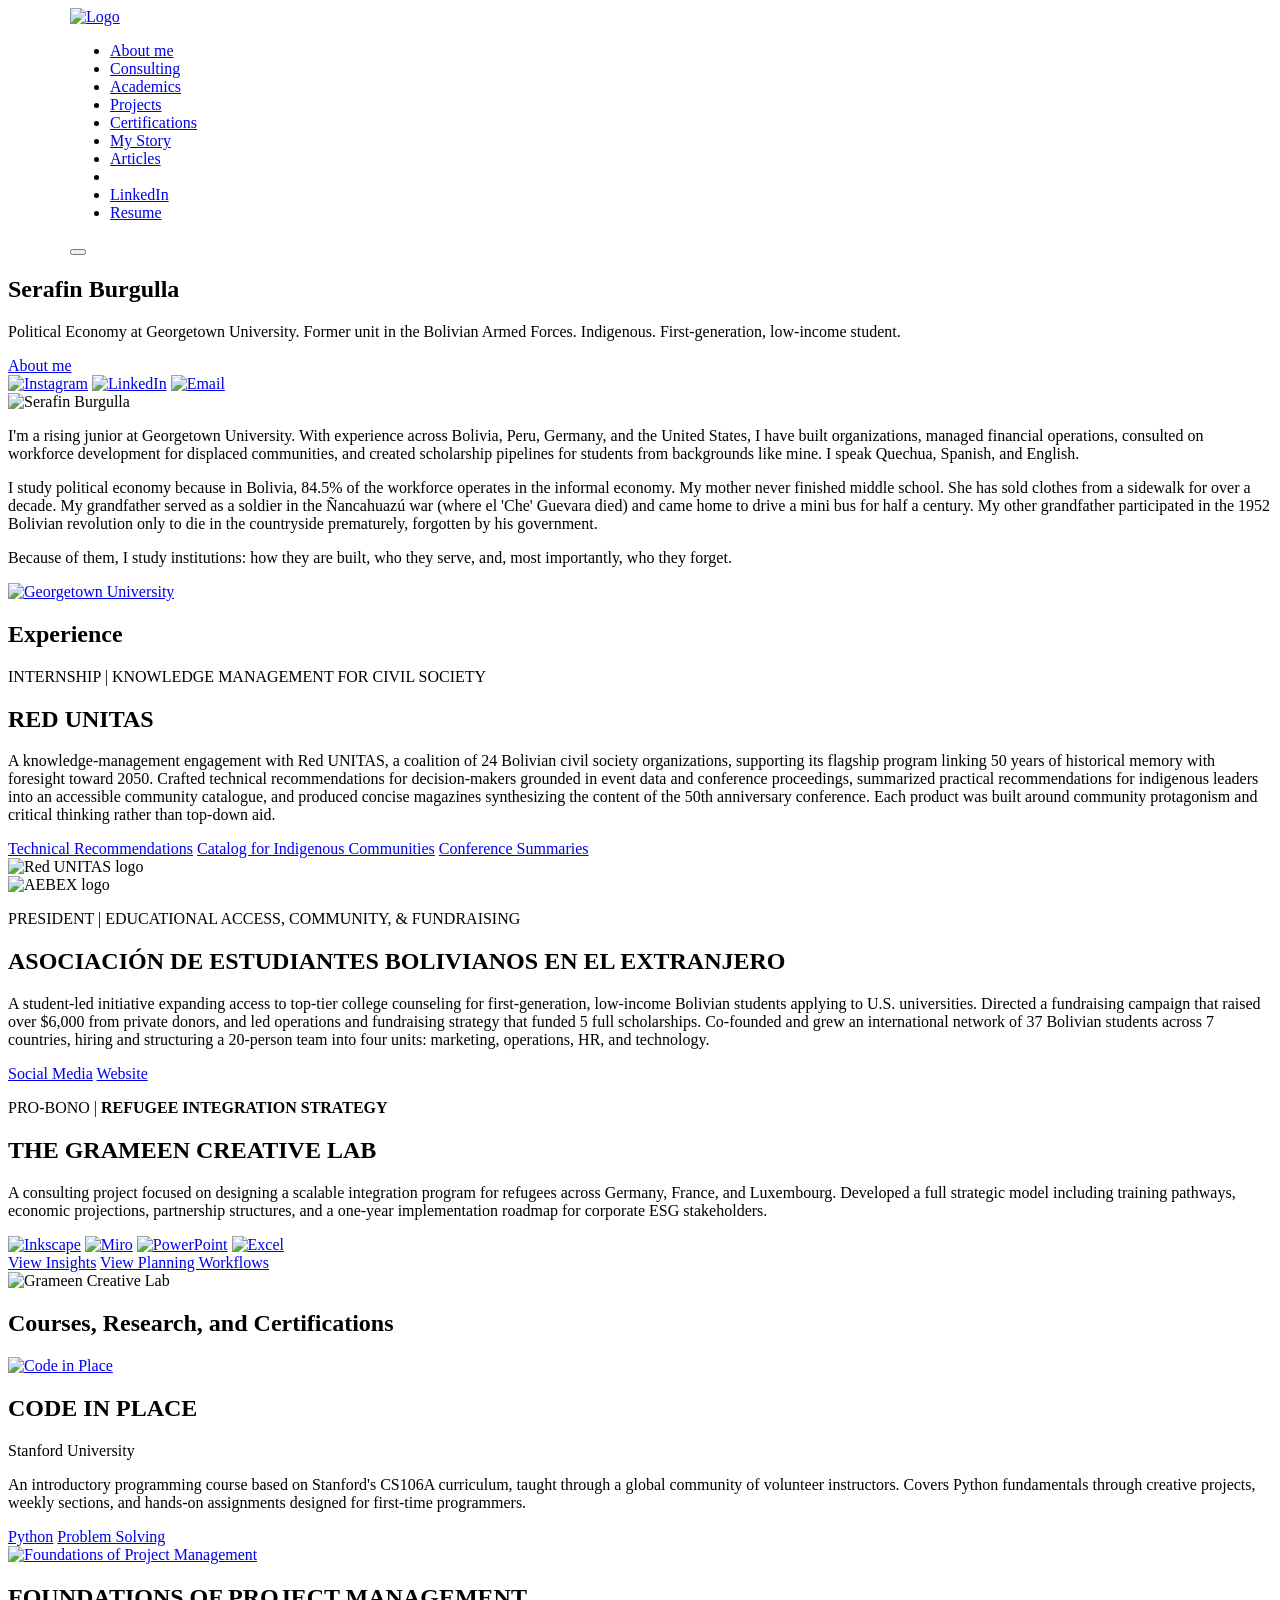
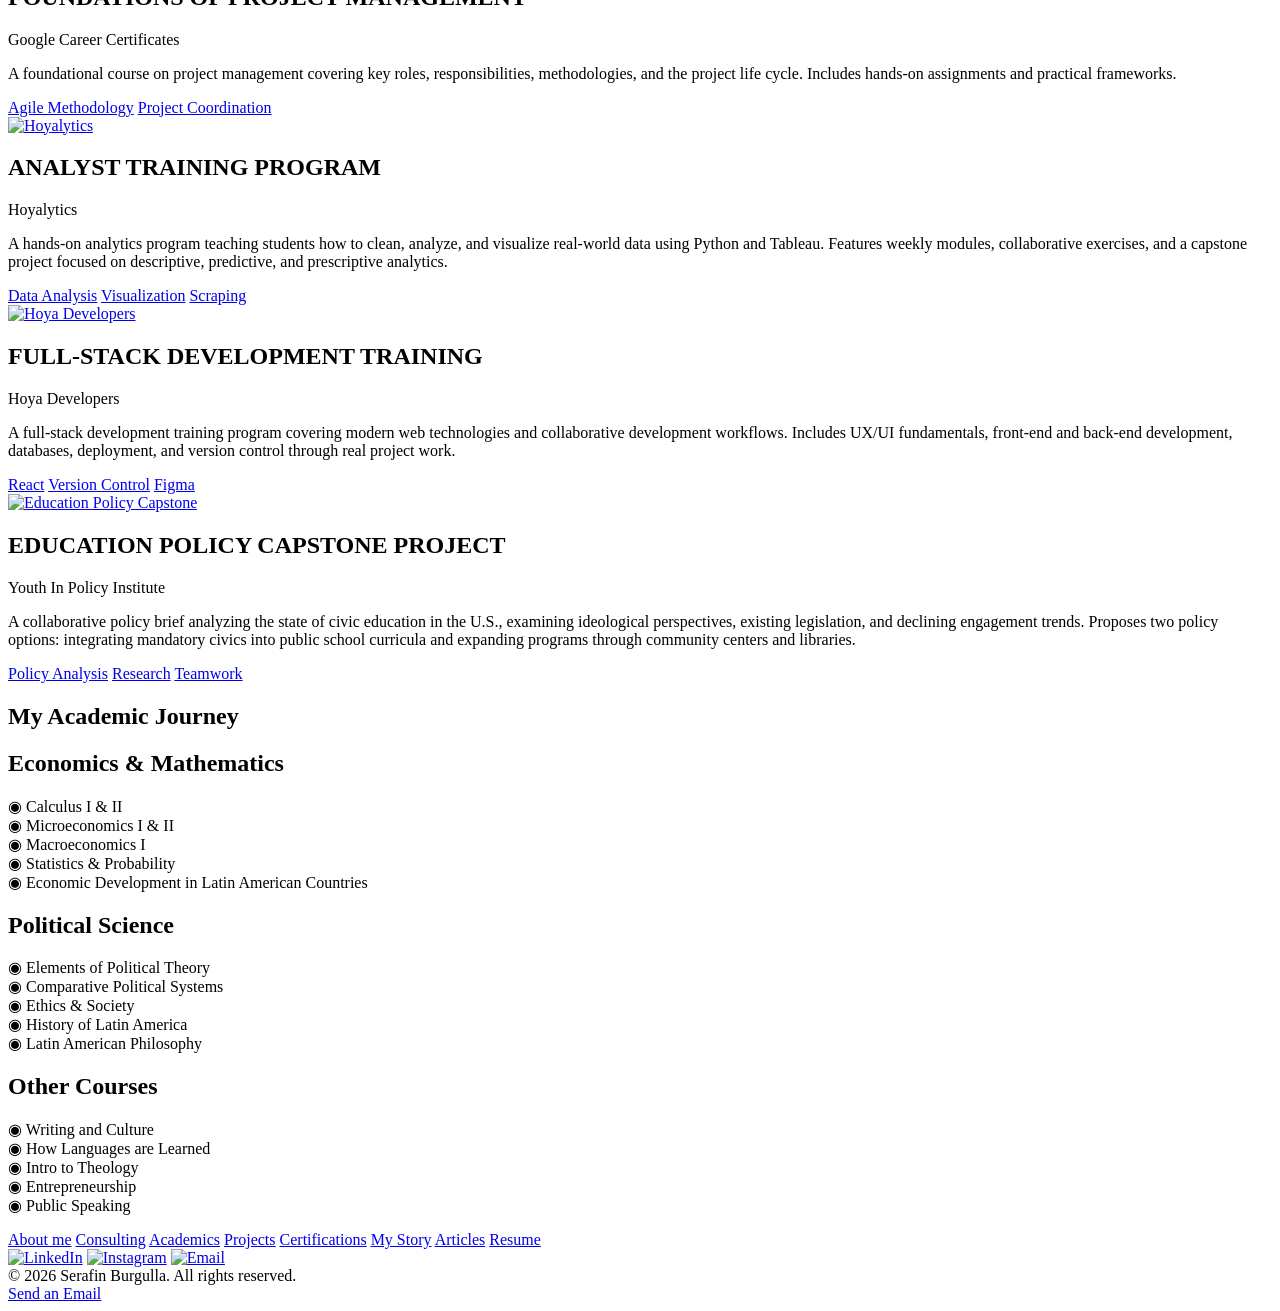
==== index.html @ b1fa48fb "Serve site from github.io after domain expiry Remove CNAME, make internal links relative, and point " ====
<!DOCTYPE html>
<html lang="en">
<head>
  <meta charset="utf-8">
  <meta name="viewport" content="width=device-width, initial-scale=1">
  <title>Serafin Burgulla | Portfolio</title>
  <link rel="canonical" href="https://serafin-burgulla-marca.github.io/serafinburgulla/">
  <link rel="icon" type="image/png" href="images/favicon.png">
  <link rel="apple-touch-icon" href="images/apple-touch-icon.png">
  <link rel="preconnect" href="https://fonts.googleapis.com">
  <link rel="preconnect" href="https://fonts.gstatic.com" crossorigin>
  <link href="https://fonts.googleapis.com/css2?family=Open+Sans:ital,wght@0,300;0,400;0,600;0,700;0,800;1,300;1,400;1,600;1,700;1,800&family=Inter:wght@300;400;500;600;700&display=swap" rel="stylesheet">
  <link rel="stylesheet" href="style.css">
</head>

<body>

  <!-- ═══ NAVBAR ═══ -->
  <div role="banner" class="navbar-logo-left-container shadow-three">
    <div class="container" style="max-width:1140px;margin:0 auto;">
      <div class="navbar-wrapper">
        <a href="index.html" class="navbar-brand" aria-label="home">
          <img src="images/nav-bar-logo.png" loading="lazy" width="60" alt="Logo">
        </a>
        <nav class="nav-menu-wrapper" id="navMenu">
          <ul class="nav-menu-two">
            <li><a href="#about-me" class="nav-link">About me</a></li>
            <li><a href="#consulting" class="nav-link">Consulting</a></li>
            <li><a href="#academics" class="nav-link">Academics</a></li>
            <li><a href="#featured" class="nav-link">Projects</a></li>
            <li><a href="#courses" class="nav-link">Certifications</a></li>
            <li><a href="my-story.html" class="nav-link">My Story</a></li>
            <li><a href="articles.html" class="nav-link">Articles</a></li>
            <li><div class="nav-divider"></div></li>
            <li><a href="https://www.linkedin.com/in/fin-burgulla/" target="_blank" rel="noopener" class="nav-link-accent">LinkedIn</a></li>
            <li><a href="https://drive.google.com/file/d/1EtqZ0mDY5qcUZRnw-EAOu3vWR9_YyHQb/view?usp=sharing" target="_blank" rel="noopener" class="nav-bar-button">Resume</a></li>
          </ul>
        </nav>
        <button class="menu-button" onclick="document.getElementById('navMenu').classList.toggle('open')" aria-label="menu">
          <span class="bar"></span><span class="bar"></span><span class="bar"></span>
        </button>
      </div>
    </div>
  </div>

  <!-- ═══ HERO SECTION ═══ -->
  <section class="section hero-section">
    <div class="w-container">
      <div class="div-two-section">
        <div class="div-text-animation-block animate-in">
          <h1 class="hero-section-header">Serafin Burgulla</h1>
          <p class="subheading-text">Political Economy at Georgetown University. Former unit in the Bolivian Armed Forces. Indigenous. First-generation, low-income student.</p>
          <div class="div-two-small">
            <div><a href="#about-me" class="button">About me</a></div>
            <div class="div-block">
              <a href="https://www.instagram.com/serafin.lll" target="_blank" rel="noopener"><img src="images/logo-instagram.png" loading="lazy" alt="Instagram" class="icons"></a>
              <a href="https://www.linkedin.com/in/fin-burgulla/" target="_blank" rel="noopener"><img src="images/logo-linkedin.png" loading="lazy" alt="LinkedIn" class="icons"></a>
              <a href="mailto:serafin.burgulla1789@gmail.com"><img src="images/logo-mail.png" loading="lazy" alt="Email" class="icons"></a>
            </div>
          </div>
        </div>
        <div class="div-block-14 animate-in">
          <img src="images/hero-portrait.png" loading="lazy" width="400" alt="Serafin Burgulla" class="hero-image">
        </div>
      </div>
    </div>
  </section>

  <!-- ═══ ABOUT ME ═══ -->
  <section id="about-me" class="section dark-section">
    <div class="w-container">
      <div class="div-two-section">
        <div class="div-text-animation-block">
          <p class="subheading-text dark-subheading">I'm a rising junior at Georgetown University. With experience across Bolivia, Peru, Germany, and the United States, I have built organizations, managed financial operations, consulted on workforce development for displaced communities, and created scholarship pipelines for students from backgrounds like mine. I speak Quechua, Spanish, and English.</p>
          <p class="subheading-text dark-subheading">I study political economy because in Bolivia, 84.5% of the workforce operates in the informal economy. My mother never finished middle school. She has sold clothes from a sidewalk for over a decade. My grandfather served as a soldier in the Ñancahuazú war (where el 'Che' Guevara died) and came home to drive a mini bus for half a century. My other grandfather participated in the 1952 Bolivian revolution only to die in the countryside prematurely, forgotten by his government.</p>
          <p class="subheading-text dark-subheading">Because of them, I study institutions: how they are built, who they serve, and, most importantly, who they forget.</p>
        </div>
        <div>
          <a href="https://www.georgetown.edu/" target="_blank" rel="noopener">
            <img src="images/new-logo-georgetown.png" loading="lazy" width="400" alt="Georgetown University" class="hero-image">
          </a>
        </div>
      </div>
    </div>
  </section>

  <!-- ═══ EXPERIENCE (moved up — after About Me) ═══ -->
  <section id="consulting">
    <div class="w-container">
      <div class="div-block-13">
        <h1 class="heading-text">Experience</h1>
      </div>
    </div>
  </section>

  <!-- Red UNITAS -->
  <section>
    <div class="w-container">
      <div class="consulting-2">
        <div>
          <p class="div-section-text">INTERNSHIP | KNOWLEDGE MANAGEMENT FOR CIVIL SOCIETY</p>
          <h1 class="subtitle-text">RED UNITAS</h1>
          <p class="paragraph-text">A knowledge-management engagement with Red UNITAS, a coalition of 24 Bolivian civil society organizations, supporting its flagship program linking 50 years of historical memory with foresight toward 2050. Crafted technical recommendations for decision-makers grounded in event data and conference proceedings, summarized practical recommendations for indigenous leaders into an accessible community catalogue, and produced concise magazines synthesizing the content of the 50th anniversary conference. Each product was built around community protagonism and critical thinking rather than top-down aid.</p>
          <div class="div-for-card-buttons">
            <a href="#" class="button">Technical Recommendations</a>
            <a href="#" class="button">Catalog for Indigenous Communities</a>
            <a href="#" class="button">Conference Summaries</a>
          </div>
        </div>
        <div>
          <img src="images/logo-red-unitas.png" loading="lazy" alt="Red UNITAS logo" class="image-3">
        </div>
      </div>
    </div>
  </section>

  <!-- AEBEX -->
  <section>
    <div class="w-container">
      <div class="consulting-2">
        <div>
          <img src="images/new-logo-aebex.png" loading="lazy" alt="AEBEX logo" class="image-3">
        </div>
        <div>
          <p class="div-section-text">PRESIDENT | EDUCATIONAL ACCESS, COMMUNITY, &amp; FUNDRAISING</p>
          <h1 class="subtitle-text">ASOCIACIÓN DE ESTUDIANTES BOLIVIANOS EN EL EXTRANJERO</h1>
          <p class="paragraph-text">A student-led initiative expanding access to top-tier college counseling for first-generation, low-income Bolivian students applying to U.S. universities. Directed a fundraising campaign that raised over $6,000 from private donors, and led operations and fundraising strategy that funded 5 full scholarships. Co-founded and grew an international network of 37 Bolivian students across 7 countries, hiring and structuring a 20-person team into four units: marketing, operations, HR, and technology.</p>
          <div class="div-for-card-buttons">
            <a href="#" class="button">Social Media</a>
            <a href="#" class="button">Website</a>
          </div>
        </div>
      </div>
    </div>
  </section>

  <!-- Grameen Creative Lab -->
  <section>
    <div class="w-container">
      <div class="consulting-2">
        <div>
          <p class="div-section-text">PRO-BONO | <strong>REFUGEE INTEGRATION STRATEGY</strong></p>
          <h1 class="subtitle-text">THE GRAMEEN CREATIVE LAB</h1>
          <p class="paragraph-text">A consulting project focused on designing a scalable integration program for refugees across Germany, France, and Luxembourg. Developed a full strategic model including training pathways, economic projections, partnership structures, and a one-year implementation roadmap for corporate ESG stakeholders.</p>
          <div class="project-logos">
            <a href="https://gitlab.com/inkscape/inkscape" target="_blank" rel="noopener"><img src="images/tech-inkscape.png" loading="lazy" alt="Inkscape" class="project-tolo-logo"></a>
            <a href="https://miro.com/app/dashboard/" target="_blank" rel="noopener"><img src="images/tech-miro.png" loading="lazy" alt="Miro" class="project-tolo-logo"></a>
            <a href="https://powerpoint.cloud.microsoft/" target="_blank" rel="noopener"><img src="images/tech-powerpoint.png" loading="lazy" alt="PowerPoint" class="project-tolo-logo"></a>
            <a href="https://excel.cloud.microsoft/" target="_blank" rel="noopener"><img src="images/tech-excel.png" loading="lazy" alt="Excel" class="project-tolo-logo"></a>
          </div>
          <div class="div-for-card-buttons">
            <a href="https://www.canva.com/design/DAG4rmFYz7Y/6YGu2W7mpNM6oKx8bmybOQ/view?utm_content=DAG4rmFYz7Y&amp;utm_campaign=designshare&amp;utm_medium=link2&amp;utm_source=uniquelinks&amp;utlId=h9c8690915d" target="_blank" rel="noopener" class="button">View Insights</a>
            <a href="https://miro.com/app/board/uXjVMnKvWdM=/?share_link_id=335123985427" target="_blank" rel="noopener" class="button">View Planning Workflows</a>
          </div>
        </div>
        <div>
          <img src="images/consulting-grameen.png" loading="lazy" alt="Grameen Creative Lab" class="image-3">
        </div>
      </div>
    </div>
  </section>

  <!-- Hoyalytics Consulting -->
  <section style="display: none;">
    <div class="w-container">
      <div class="consulting-1">
        <div class="div-block-11">
          <img src="images/consulting-hoyalytics-logo.png" loading="lazy" alt="Hoyalytics" class="image-4">
        </div>
        <div>
          <p class="div-section-text">CAPSTONE PROJECT – DATA ANALYTICS ENGAGEMENT</p>
          <h1 class="subtitle-text">HOYALYTICS CONSULTING</h1>
          <p class="paragraph-text">A comprehensive analytics engagement for a regional café chain, analyzing sales trends, customer loyalty, demographic behavior, store performance, and feedback sentiment. Delivered dashboards, machine learning clustering, and targeted operational recommendations to optimize marketing, staffing, and revenue strategy.</p>
          <div class="project-logos">
            <a href="https://www.python.org/" target="_blank" rel="noopener"><img src="images/tech-python.png" loading="lazy" alt="Python" class="project-tolo-logo"></a>
            <a href="https://colab.research.google.com/" target="_blank" rel="noopener"><img src="images/tech-colab.png" loading="lazy" alt="Colab" class="project-tolo-logo"></a>
            <a href="https://pandas.pydata.org/" target="_blank" rel="noopener"><img src="images/tech-pandas.png" loading="lazy" alt="Pandas" class="project-tolo-logo"></a>
            <a href="https://scikit-learn.org/stable/" target="_blank" rel="noopener"><img src="images/tech-sklearn.png" loading="lazy" alt="Scikit-learn" class="project-tolo-logo"></a>
            <a href="https://matplotlib.org/" target="_blank" rel="noopener"><img src="images/tech-matplotlib.png" loading="lazy" alt="Matplotlib" class="project-tolo-logo"></a>
          </div>
          <div class="div-for-card-buttons">
            <a href="https://drive.google.com/file/d/1THCw0KfRRP65Ak3KxzssFICdwXBzV8ZW/view?usp=sharing" target="_blank" rel="noopener" class="button"><strong>View Code</strong></a>
            <a href="https://docs.google.com/presentation/d/1F5kUReRM5TcL6nkcj5eirFyJrd1Ulhy_/edit?usp=sharing&amp;ouid=105787842756392006214&amp;rtpof=true&amp;sd=true" target="_blank" rel="noopener" class="button"><strong>View Insights</strong></a>
          </div>
        </div>
      </div>
    </div>
  </section>

  <!-- ═══ COURSES & CERTIFICATIONS ═══ -->
  <section id="courses" class="section">
    <div class="w-container">
      <h1 class="heading-text">Courses, Research, and Certifications</h1>
      <div class="div-block-6">
        <div class="project-cert-card">
          <a href="https://codeinplace.stanford.edu/" target="_blank" rel="noopener"><img src="images/cert-stanford.png" loading="lazy" alt="Code in Place" class="image"></a>
          <h2 class="subtitle-text">CODE IN PLACE</h2>
          <p class="div-section-text">Stanford University</p>
          <p class="paragraph-text">An introductory programming course based on Stanford's CS106A curriculum, taught through a global community of volunteer instructors. Covers Python fundamentals through creative projects, weekly sections, and hands-on assignments designed for first-time programmers.</p>
          <div class="div-for-card-buttons">
            <a href="#" class="button button-empty">Python</a>
            <a href="#" class="button button-empty">Problem Solving</a>
          </div>
        </div>
        <div class="project-cert-card">
          <a href="https://www.coursera.org/learn/project-management-foundations" target="_blank" rel="noopener"><img src="images/cert-google-pm.png" loading="lazy" alt="Foundations of Project Management" class="image"></a>
          <h2 class="subtitle-text">FOUNDATIONS OF PROJECT MANAGEMENT</h2>
          <p class="div-section-text">Google Career Certificates</p>
          <p class="paragraph-text">A foundational course on project management covering key roles, responsibilities, methodologies, and the project life cycle. Includes hands-on assignments and practical frameworks.</p>
          <div class="div-for-card-buttons">
            <a href="#" class="button button-empty">Agile Methodology</a>
            <a href="#" class="button button-empty">Project Coordination</a>
          </div>
        </div>
        <div class="project-cert-card">
          <a href="https://www.linkedin.com/company/hoyalytics/" target="_blank" rel="noopener"><img src="images/cert-hoyalytics.png" loading="lazy" alt="Hoyalytics" class="image"></a>
          <h2 class="subtitle-text">ANALYST TRAINING PROGRAM</h2>
          <p class="div-section-text">Hoyalytics</p>
          <p class="paragraph-text">A hands-on analytics program teaching students how to clean, analyze, and visualize real-world data using Python and Tableau. Features weekly modules, collaborative exercises, and a capstone project focused on descriptive, predictive, and prescriptive analytics.</p>
          <div class="div-for-card-buttons">
            <a href="#" class="button button-empty">Data Analysis</a>
            <a href="#" class="button button-empty">Visualization</a>
            <a href="#" class="button button-empty">Scraping</a>
          </div>
        </div>
        <div class="project-cert-card">
          <a href="https://www.hoyadevelopers.com/" target="_blank" rel="noopener"><img src="images/cert-hoyadev.png" loading="lazy" alt="Hoya Developers" class="image"></a>
          <h2 class="subtitle-text">FULL-STACK DEVELOPMENT TRAINING</h2>
          <p class="div-section-text">Hoya Developers</p>
          <p class="paragraph-text">A full-stack development training program covering modern web technologies and collaborative development workflows. Includes UX/UI fundamentals, front-end and back-end development, databases, deployment, and version control through real project work.</p>
          <div class="div-for-card-buttons">
            <a href="#" class="button button-empty">React</a>
            <a href="#" class="button button-empty">Version Control</a>
            <a href="#" class="button button-empty">Figma</a>
          </div>
        </div>
        <div class="project-cert-card">
          <a href="https://drive.google.com/file/d/1tul-PA5j8n0J5zPjdNVnVVZlUA_7tF36/view?usp=sharing" target="_blank" rel="noopener"><img src="images/cert-policy-capstone.png" loading="lazy" alt="Education Policy Capstone" class="image"></a>
          <h2 class="subtitle-text">EDUCATION POLICY CAPSTONE PROJECT</h2>
          <p class="div-section-text">Youth In Policy Institute</p>
          <p class="paragraph-text">A collaborative policy brief analyzing the state of civic education in the U.S., examining ideological perspectives, existing legislation, and declining engagement trends. Proposes two policy options: integrating mandatory civics into public school curricula and expanding programs through community centers and libraries.</p>
          <div class="div-for-card-buttons">
            <a href="#" class="button button-empty">Policy Analysis</a>
            <a href="#" class="button button-empty">Research</a>
            <a href="#" class="button button-empty">Teamwork</a>
          </div>
        </div>
      </div>
    </div>
  </section>

  <!-- ═══ MY ACADEMIC JOURNEY (updated courses) ═══ -->
  <section id="academics" class="section dark-section">
    <div class="w-container">
      <div class="div-text-animation-block">
        <h1 class="heading-text dark-heading">My Academic Journey</h1>
        <div class="div-block-7">
          <div>
            <h1 class="subtitle-text dark-subtitle">Economics &amp; Mathematics</h1>
            <p class="paragraph-text dark-paragraph">◉ Calculus I &amp; II<br>◉ Microeconomics I &amp; II<br>◉ Macroeconomics I<br>◉ Statistics &amp; Probability<br>◉ Economic Development in Latin American Countries</p>
          </div>
          <div>
            <h1 class="subtitle-text dark-subtitle">Political Science</h1>
            <p class="paragraph-text dark-paragraph">◉ Elements of Political Theory<br>◉ Comparative Political Systems<br>◉ Ethics &amp; Society<br>◉ History of Latin America<br>◉ Latin American Philosophy</p>
          </div>
          <div>
            <h1 class="subtitle-text dark-subtitle">Other Courses</h1>
            <p class="paragraph-text dark-paragraph">◉ Writing and Culture<br>◉ How Languages are Learned<br>◉ Intro to Theology<br>◉ Entrepreneurship<br>◉ Public Speaking</p>
          </div>
        </div>
      </div>
    </div>
  </section>

  <!-- ═══ FEATURED PROJECTS (moved down — after Academics) ═══ -->
  <section id="featured" class="section" style="display: none;">
    <div class="w-container">
      <h1 class="heading-text">Featured Projects</h1>
      <div class="div-two-section">
        <div class="project-features-card">
          <a href="https://www.guasfcu.org/" target="_blank" rel="noopener"><img src="images/project-guasfcu.png" loading="lazy" alt="G.U. Federal Credit Union" class="image"></a>
          <p class="div-section-text">BANKING WEB PLATFORM | PAID PROJECT</p>
          <h2 class="subtitle-text">G.U. FEDERAL CREDIT UNION</h2>
          <div class="project-logos">
            <a href="https://www.javascript.com/" target="_blank" rel="noopener"><img src="images/tech-javascript.png" loading="lazy" alt="JavaScript" class="project-tolo-logo"></a>
            <img src="images/tech-css.png" loading="lazy" alt="CSS" class="project-tolo-logo">
            <a href="https://html.com/" target="_blank" rel="noopener"><img src="images/tech-html.png" loading="lazy" alt="HTML" class="project-tolo-logo"></a>
            <a href="https://developers.google.com/analytics" target="_blank" rel="noopener"><img src="images/tech-analytics.png" loading="lazy" alt="Google Analytics" class="project-tolo-logo"></a>
            <a href="https://git-scm.com/" target="_blank" rel="noopener"><img src="images/tech-git.png" loading="lazy" alt="Git" class="project-tolo-logo"></a>
          </div>
          <p class="paragraph-text">A redesigned institutional website for Georgetown University's student-run credit union, built to improve clarity, navigation, and member experience. Rebuilt with a cleaner layout, improved readability, and enhanced accessibility.</p>
          <div class="div-for-card-buttons">
            <a href="#" class="button">Product Management</a>
            <a href="#" class="button">Analytics</a>
            <a href="#" class="button">Version Control</a>
          </div>
        </div>
        <div class="project-features-card">
          <a href="https://fin-burgulla.github.io/loreal-routine-AI-builder/" target="_blank" rel="noopener"><img src="images/project-loreal.png" loading="lazy" alt="L'Oreal Routine Builder" class="image"></a>
          <p class="div-section-text">AI-POWERED PRODUCT ADVISOR | PERSONAL PROJECT</p>
          <h2 class="subtitle-text">L'ORÉAL ROUTINE BUILDER</h2>
          <div class="project-logos">
            <a href="https://workers.cloudflare.com/" target="_blank" rel="noopener"><img src="images/tech-cloudflare.png" loading="lazy" alt="Cloudflare Workers" class="project-tolo-logo"></a>
            <a href="https://openai.com/index/openai-api/" target="_blank" rel="noopener"><img src="images/tech-openai.png" loading="lazy" alt="OpenAI API" class="project-tolo-logo"></a>
            <a href="https://getbootstrap.com/" target="_blank" rel="noopener"><img src="images/tech-bootstrap.png" loading="lazy" alt="Bootstrap" class="project-tolo-logo"></a>
          </div>
          <p class="paragraph-text">A lightweight front-end application that generates personalized skincare and haircare routines using real L'Oréal product data. Users can browse products, build custom selections, and create step-by-step routines through an AI-powered assistant. Designed with responsive layouts, accessible controls, and RTL support.</p>
          <div class="div-for-card-buttons">
            <a href="#" class="button">API Integrations</a>
            <a href="#" class="button">Accessibility</a>
            <a href="#" class="button">Cloudflare Workers</a>
          </div>
        </div>
      </div>
    </div>
  </section>

  <!-- ═══ FEATURED PROJECTS II ═══ -->
  <section class="section" style="display: none;">
    <div class="w-container">
      <div class="div-two-section">
        <div class="project-features-card">
          <a href="https://fin-burgulla.github.io/nasa-picture-generator-web-app/" target="_blank" rel="noopener"><img src="images/project-nasa.png" loading="lazy" alt="NASA Space Explorer" class="image"></a>
          <p class="div-section-text"><strong>WEB-APP | PERSONAL PROJECT</strong></p>
          <h2 class="subtitle-text">NASA SPACE EXPLORER</h2>
          <div class="project-logos">
            <a href="https://www.javascript.com/" target="_blank" rel="noopener"><img src="images/tech-javascript.png" loading="lazy" alt="JavaScript" class="project-tolo-logo"></a>
            <a href="https://html.com/" target="_blank" rel="noopener"><img src="images/tech-html.png" loading="lazy" alt="HTML" class="project-tolo-logo"></a>
            <a href="https://www.w3schools.com/css/" target="_blank" rel="noopener"><img src="images/tech-css.png" loading="lazy" alt="CSS" class="project-tolo-logo"></a>
            <a href="https://www.figma.com/" target="_blank" rel="noopener"><img src="images/tech-figma.png" loading="lazy" alt="Figma" class="project-tolo-logo"></a>
          </div>
          <p class="paragraph-text">A mini web application that showcases NASA's Astronomy Picture of the Day by fetching entries across a user-selected date range. Visitors can explore a responsive gallery of APOD images and open detailed modals with full descriptions. Built with clean JavaScript logic and lightweight, mobile-friendly UI patterns.</p>
          <div class="div-for-card-buttons">
            <a href="#" class="button">Responsive Design</a>
            <a href="#" class="button">UI/UX</a>
          </div>
        </div>
        <div class="project-features-card">
          <a href="https://fin-burgulla.github.io/charity-water-web-app-game/" target="_blank" rel="noopener"><img src="images/project-waterdrop.png" loading="lazy" alt="Water Drop Rescue" class="image"></a>
          <p class="div-section-text"><strong>GAME UI DEMO | PERSONAL PROJECT</strong></p>
          <h2 class="subtitle-text">WATER DROP RESCUE</h2>
          <div class="project-logos">
            <a href="https://html.com/" target="_blank" rel="noopener"><img src="images/tech-html.png" loading="lazy" alt="HTML" class="project-tolo-logo"></a>
            <a href="https://www.w3schools.com/css/" target="_blank" rel="noopener"><img src="images/tech-css.png" loading="lazy" alt="CSS" class="project-tolo-logo"></a>
            <a href="https://www.javascript.com/" target="_blank" rel="noopener"><img src="images/tech-javascript.png" loading="lazy" alt="JavaScript" class="project-tolo-logo"></a>
            <a href="https://react.dev/" target="_blank" rel="noopener"><img src="images/tech-react.png" loading="lazy" alt="React" class="project-tolo-logo"></a>
          </div>
          <p class="paragraph-text">A compact browser game where players click falling water drops to score points while avoiding polluted ones. Features difficulty modes, milestone banners, smooth transitions, and a Game Over screen with optional celebratory confetti. Built to demonstrate clean UI/UX, animation, and front-end interaction design.</p>
          <div class="div-for-card-buttons">
            <a href="#" class="button">DOM Manipulation</a>
            <a href="#" class="button"><strong>Game Logic</strong></a>
            <a href="#" class="button"><strong>Animations</strong></a>
          </div>
        </div>
      </div>
    </div>
  </section>

  <!-- ═══ FOOTER ═══ -->
  <section class="footer-subscribe">
    <div class="container-2">
      <div class="footer-wrapper-three">
        <div class="footer-block-three">
          <a href="#about-me" class="footer-link-three">About me</a>
          <a href="#consulting" class="footer-link-three">Consulting</a>
          <a href="#academics" class="footer-link-three">Academics</a>
          <a href="#featured" class="footer-link-three">Projects</a>
          <a href="#courses" class="footer-link-three">Certifications</a>
          <a href="my-story.html" class="footer-link-three">My Story</a>
          <a href="articles.html" class="footer-link-three">Articles</a>
          <a href="https://drive.google.com/file/d/1UYbgMhF7Dvbh-xdJFGMNio9Q14zuXpLN/view?usp=sharing" target="_blank" rel="noopener" class="footer-link-three">Resume</a>
        </div>
        <div class="footer-social-block-three">
          <a href="https://www.linkedin.com/in/fin-burgulla/" target="_blank" rel="noopener" class="footer-social-link-three"><img src="images/logo-linkedin.png" loading="lazy" width="20" alt="LinkedIn"></a>
          <a href="https://www.instagram.com/serafin.lll" target="_blank" rel="noopener" class="footer-social-link-three"><img src="images/logo-instagram.png" loading="lazy" width="20" alt="Instagram"></a>
          <a href="mailto:serafin.burgulla1789@gmail.com" class="footer-social-link-three"><img src="images/logo-mail.png" loading="lazy" width="20" alt="Email"></a>
        </div>
      </div>
      <div class="footer-divider-two"></div>
      <div class="footer-bottom">
        <div class="footer-copyright">&copy; 2026 Serafin Burgulla. All rights reserved.</div>
        <div class="footer-legal-block">
          <a href="mailto:serafin.burgulla1789@gmail.com" target="_blank" class="footer-legal-link">Send an Email</a>
        </div>
      </div>
    </div>
  </section>

</body>
</html>
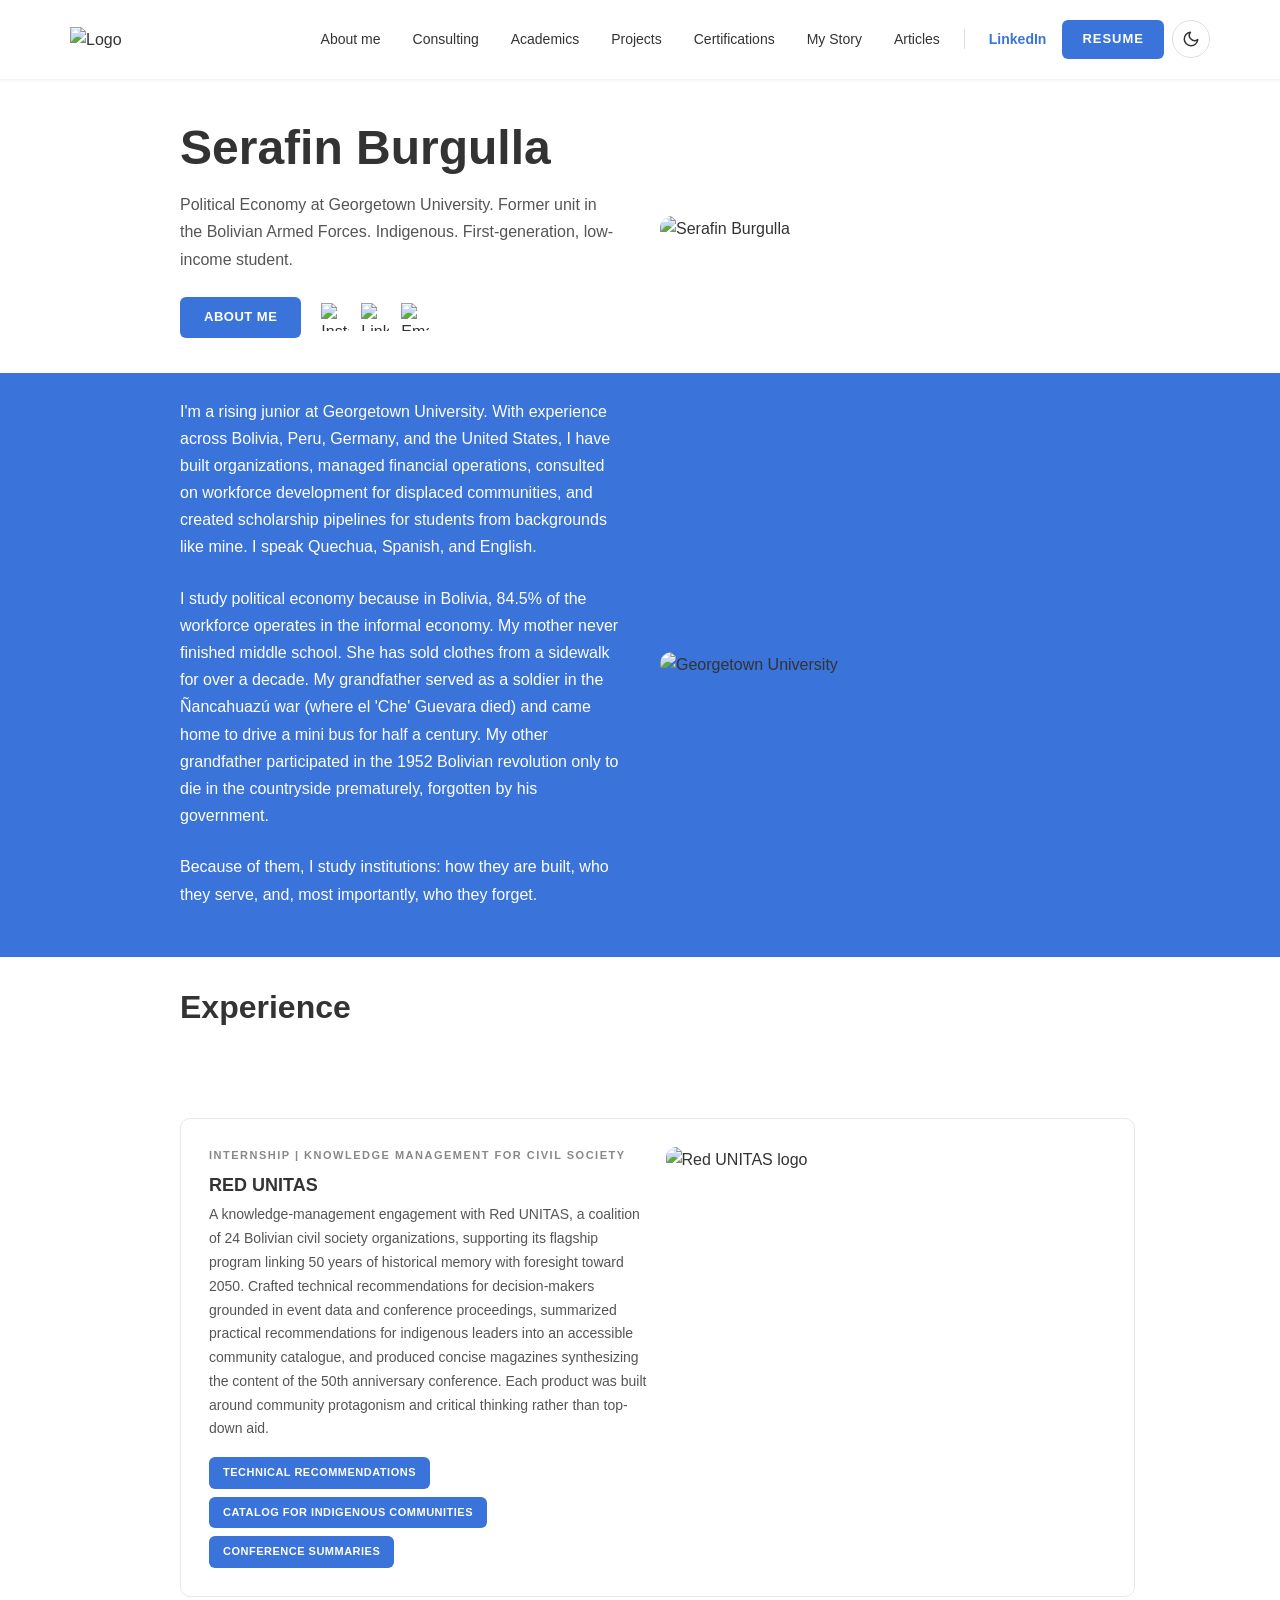
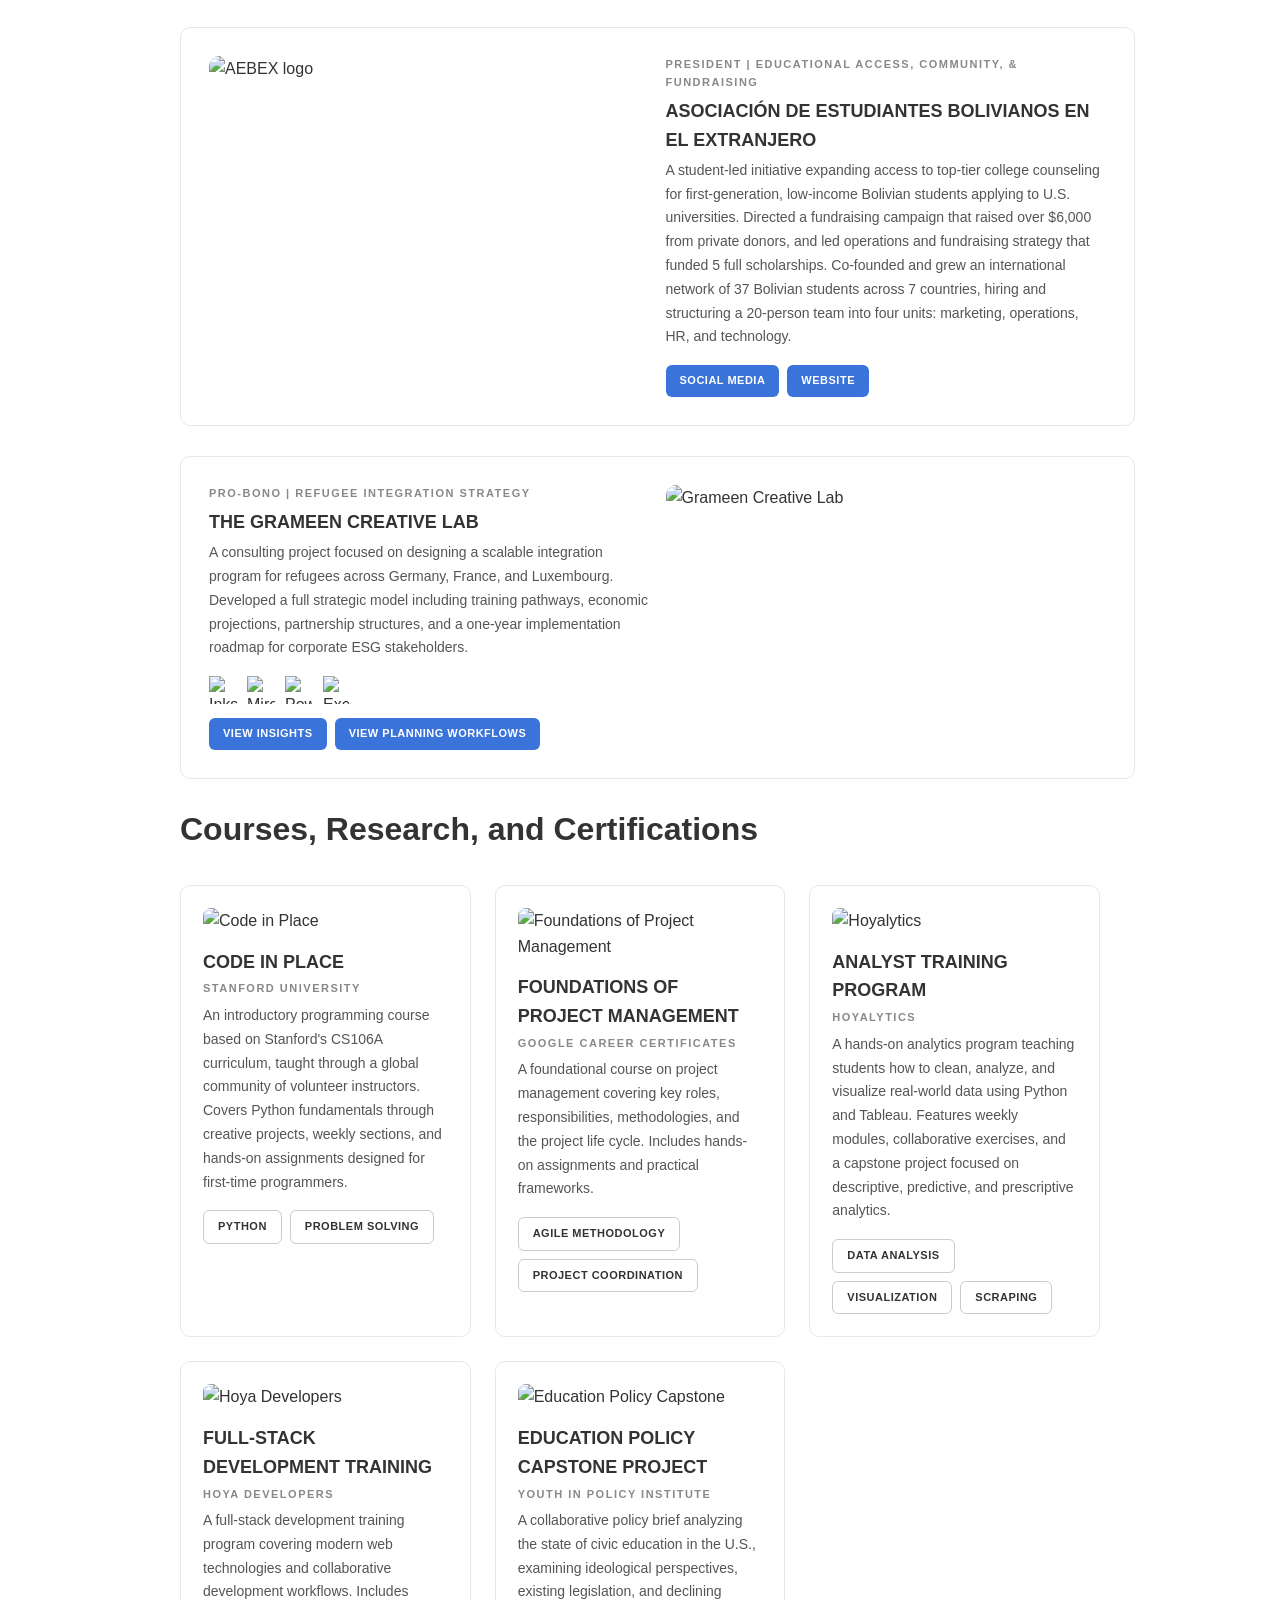
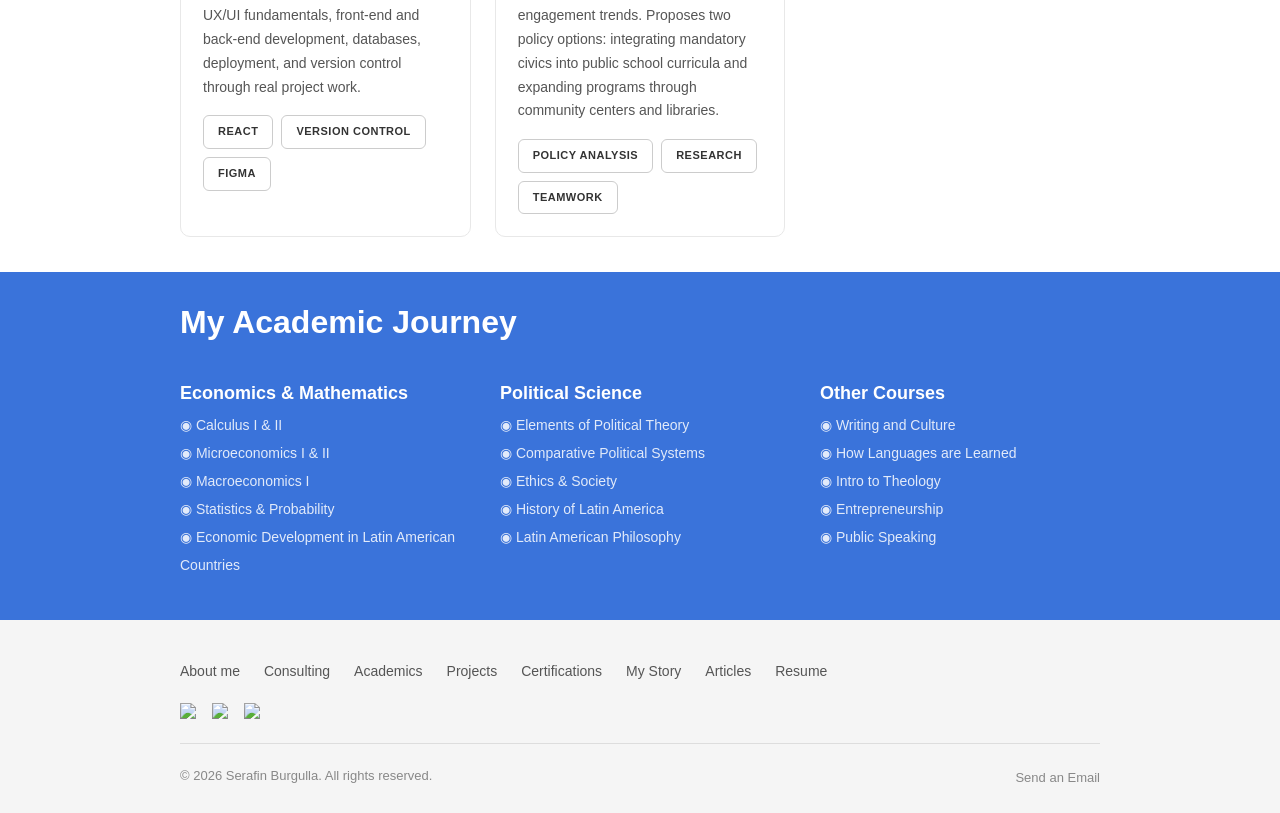
==== commit 3e799b88: "Add dark mode toggle, GoatCounter analytics, and Bolivia-themed 404 page Co-Authored-By: Claude Opus" ====
--- a/index.html
+++ b/index.html
@@ -5,13 +5,14 @@
   <meta charset="utf-8">
   <meta name="viewport" content="width=device-width, initial-scale=1">
   <title>Serafin Burgulla | Portfolio</title>
-  <link rel="canonical" href="https://serafin-burgulla-marca.github.io/serafinburgulla/">
+  <link rel="canonical" href="https://serafin-burgulla-marca.github.io/">
   <link rel="icon" type="image/png" href="images/favicon.png">
   <link rel="apple-touch-icon" href="images/apple-touch-icon.png">
   <link rel="preconnect" href="https://fonts.googleapis.com">
   <link rel="preconnect" href="https://fonts.gstatic.com" crossorigin>
   <link href="https://fonts.googleapis.com/css2?family=Open+Sans:ital,wght@0,300;0,400;0,600;0,700;0,800;1,300;1,400;1,600;1,700;1,800&family=Inter:wght@300;400;500;600;700&display=swap" rel="stylesheet">
   <link rel="stylesheet" href="style.css">
+  <script>(function(){var t;try{t=localStorage.getItem('theme');}catch(e){}if(t!=='dark'&&t!=='light'){t=window.matchMedia&&matchMedia('(prefers-color-scheme: dark)').matches?'dark':'light';}document.documentElement.setAttribute('data-theme',t);})();</script>
 </head>
 
 <body>
@@ -37,9 +38,15 @@
             <li><a href="https://drive.google.com/file/d/1EtqZ0mDY5qcUZRnw-EAOu3vWR9_YyHQb/view?usp=sharing" target="_blank" rel="noopener" class="nav-bar-button">Resume</a></li>
           </ul>
         </nav>
-        <button class="menu-button" onclick="document.getElementById('navMenu').classList.toggle('open')" aria-label="menu">
-          <span class="bar"></span><span class="bar"></span><span class="bar"></span>
-        </button>
+        <div class="nav-actions">
+          <button class="theme-toggle" type="button" aria-label="Toggle dark mode">
+            <svg class="icon-moon" viewBox="0 0 24 24" fill="none" stroke="currentColor" stroke-width="2" stroke-linecap="round" stroke-linejoin="round" aria-hidden="true"><path d="M21 12.79A9 9 0 1 1 11.21 3 7 7 0 0 0 21 12.79z"/></svg>
+            <svg class="icon-sun" viewBox="0 0 24 24" fill="none" stroke="currentColor" stroke-width="2" stroke-linecap="round" stroke-linejoin="round" aria-hidden="true"><circle cx="12" cy="12" r="4"/><path d="M12 2v2M12 20v2M4.93 4.93l1.41 1.41M17.66 17.66l1.41 1.41M2 12h2M20 12h2M4.93 19.07l1.41-1.41M17.66 6.34l1.41-1.41"/></svg>
+          </button>
+          <button class="menu-button" onclick="document.getElementById('navMenu').classList.toggle('open')" aria-label="menu">
+            <span class="bar"></span><span class="bar"></span><span class="bar"></span>
+          </button>
+        </div>
       </div>
     </div>
   </div>
@@ -387,5 +394,7 @@
     </div>
   </section>
 
+  <script src="theme.js"></script>
+  <script data-goatcounter="https://serafinburgulla.goatcounter.com/count" async src="//gc.zgo.at/count.js"></script>
 </body>
 </html>
--- a/style.css
+++ b/style.css
@@ -0,0 +1,630 @@
+/* ══════════════════════════════════════
+   RESET
+   ══════════════════════════════════════ */
+*, *::before, *::after { margin: 0; padding: 0; box-sizing: border-box; }
+html { scroll-behavior: smooth; -webkit-font-smoothing: antialiased; }
+body {
+  font-family: 'Open Sans', sans-serif;
+  color: #333;
+  background-color: #fff;
+  line-height: 1.6;
+}
+img { max-width: 100%; height: auto; display: block; }
+a { color: inherit; text-decoration: none; }
+ul { list-style: none; }
+
+/* ══════════════════════════════════════
+   CONTAINER (Webflow w-container)
+   ══════════════════════════════════════ */
+.w-container {
+  max-width: 940px;
+  margin-right: auto;
+  margin-left: auto;
+  padding-right: 10px;
+  padding-left: 10px;
+}
+
+/* ══════════════════════════════════════
+   NAVBAR
+   ══════════════════════════════════════ */
+.navbar-logo-left-container {
+  position: fixed;
+  top: 0; left: 0; right: 0;
+  z-index: 1000;
+  width: 100%;
+  max-width: 100%;
+  margin-right: auto;
+  margin-left: auto;
+  padding: 20px 20px;
+  background-color: rgba(255, 255, 255, 0.95);
+  backdrop-filter: blur(12px);
+  -webkit-backdrop-filter: blur(12px);
+  box-shadow: 0 1px 3px rgba(0, 0, 0, 0.08);
+}
+.navbar-logo-left-container .container {
+  max-width: 1140px;
+  margin: 0 auto;
+}
+.navbar-wrapper {
+  display: flex;
+  align-items: center;
+  justify-content: space-between;
+}
+.navbar-brand img { width: 60px; }
+.nav-menu-two {
+  display: flex;
+  align-items: center;
+  gap: 0;
+}
+.nav-menu-two li {
+  display: flex;
+  align-items: center;
+}
+.nav-link {
+  padding: 8px 16px;
+  font-size: 14px;
+  font-weight: 400;
+  color: #333;
+  transition: color 0.25s ease;
+}
+.nav-link:hover { color: #3a73da; }
+.nav-link-accent {
+  padding: 8px 16px;
+  font-size: 14px;
+  font-weight: 600;
+  color: #3a73da;
+  transition: opacity 0.25s ease;
+}
+.nav-link-accent:hover { opacity: 0.7; }
+.nav-divider {
+  width: 1px; height: 20px;
+  margin: 0 8px;
+  background-color: #ddd;
+}
+.nav-bar-button {
+  display: inline-block;
+  padding: 9px 20px;
+  background-color: #3a73da;
+  color: #fff;
+  border-radius: 6px;
+  font-size: 13px;
+  font-weight: 700;
+  text-transform: uppercase;
+  letter-spacing: 1px;
+  transition: background-color 0.25s ease, transform 0.25s ease;
+  border: none;
+  cursor: pointer;
+}
+.nav-bar-button:hover {
+  background-color: #2d5cb8;
+  transform: translateY(-1px);
+}
+.menu-button {
+  display: none;
+  cursor: pointer;
+  padding: 10px;
+  background: none;
+  border: none;
+}
+.menu-button .bar {
+  display: block;
+  width: 22px; height: 2px;
+  background: #333;
+  margin: 5px 0;
+  border-radius: 1px;
+}
+
+/* ══════════════════════════════════════
+   SECTIONS (base — matches Webflow)
+   ══════════════════════════════════════ */
+.section {
+  display: flex;
+  overflow: visible;
+  margin-bottom: 0;
+  padding-top: 25px;
+  padding-bottom: 25px;
+  flex-flow: row-reverse;
+  justify-content: space-between;
+  align-items: flex-start;
+  background-color: #fff;
+}
+.section.dark-section {
+  margin-top: 10px;
+  background-color: rgb(58, 115, 218);
+}
+
+/* ══════════════════════════════════════
+   TWO-COLUMN GRID
+   ══════════════════════════════════════ */
+.div-two-section {
+  display: grid;
+  grid-template-columns: 1fr 1fr;
+  gap: 40px;
+  align-items: center;
+}
+
+/* ══════════════════════════════════════
+   HERO
+   ══════════════════════════════════════ */
+.hero-section { padding-top: 120px; }
+.hero-section-header {
+  font-family: 'Inter', sans-serif;
+  font-size: 48px;
+  font-weight: 700;
+  line-height: 1.15;
+  margin-bottom: 16px;
+  color: #333;
+}
+.subheading-text {
+  font-size: 16px;
+  font-weight: 400;
+  line-height: 1.7;
+  color: #555;
+  margin-bottom: 24px;
+}
+.dark-subheading { color: #fff; }
+.div-two-small {
+  display: flex;
+  align-items: center;
+  gap: 20px;
+  margin-top: 16px;
+}
+.button {
+  display: inline-block;
+  padding: 10px 24px;
+  background-color: #3a73da;
+  color: #fff;
+  border-radius: 6px;
+  font-size: 13px;
+  font-weight: 700;
+  text-transform: uppercase;
+  letter-spacing: 0.5px;
+  transition: background-color 0.25s ease, transform 0.25s ease;
+}
+.button:hover {
+  background-color: #2d5cb8;
+  transform: translateY(-1px);
+}
+.button.button-empty {
+  background-color: transparent;
+  color: #333;
+  border: 1px solid #ccc;
+}
+.button.button-empty:hover {
+  border-color: #3a73da;
+  color: #3a73da;
+}
+.div-block {
+  display: flex;
+  align-items: center;
+  gap: 12px;
+}
+.icons {
+  width: 28px; height: 28px;
+  transition: transform 0.25s ease, opacity 0.25s ease;
+}
+.icons:hover { transform: scale(1.1); opacity: 0.8; }
+.hero-image {
+  width: 400px;
+  border-radius: 12px;
+}
+
+/* ══════════════════════════════════════
+   HEADINGS
+   ══════════════════════════════════════ */
+.heading-text {
+  font-family: 'Inter', sans-serif;
+  font-size: 32px;
+  font-weight: 700;
+  color: #333;
+  margin-bottom: 30px;
+}
+.dark-heading { color: #fff; }
+.subtitle-text {
+  font-family: 'Inter', sans-serif;
+  font-size: 18px;
+  font-weight: 700;
+  color: #333;
+  margin-bottom: 4px;
+}
+.dark-subtitle { color: #fff; }
+
+/* ══════════════════════════════════════
+   PROJECT CARDS
+   ══════════════════════════════════════ */
+.project-features-card {
+  background: #fff;
+  border: 1px solid #e8e8e8;
+  border-radius: 10px;
+  padding: 24px;
+  transition: transform 0.3s ease, box-shadow 0.3s ease;
+}
+.project-features-card:hover {
+  transform: translateY(-4px);
+  box-shadow: 0 10px 30px rgba(0, 0, 0, 0.08);
+}
+.project-features-card .image {
+  width: 100%;
+  border-radius: 8px;
+  margin-bottom: 16px;
+}
+.div-section-text {
+  font-size: 11px;
+  font-weight: 700;
+  text-transform: uppercase;
+  letter-spacing: 1.5px;
+  color: #888;
+  margin-bottom: 6px;
+}
+.paragraph-text {
+  font-size: 14px;
+  line-height: 1.7;
+  color: #555;
+  margin-bottom: 16px;
+}
+.dark-paragraph { color: rgba(255, 255, 255, 0.85); }
+.project-logos {
+  display: flex;
+  gap: 10px;
+  flex-wrap: wrap;
+  margin-bottom: 14px;
+  align-items: center;
+}
+.project-tolo-logo {
+  width: 28px; height: 28px;
+  transition: transform 0.2s ease;
+}
+.project-tolo-logo:hover { transform: scale(1.15); }
+.div-for-card-buttons {
+  display: flex;
+  gap: 8px;
+  flex-wrap: wrap;
+}
+.div-for-card-buttons .button {
+  font-size: 11px;
+  padding: 7px 14px;
+  cursor: default;
+}
+
+/* ══════════════════════════════════════
+   CERTIFICATIONS
+   ══════════════════════════════════════ */
+.div-block-6 {
+  display: grid;
+  grid-template-columns: repeat(auto-fill, minmax(280px, 1fr));
+  gap: 24px;
+}
+.project-cert-card {
+  background: #fff;
+  border: 1px solid #e8e8e8;
+  border-radius: 10px;
+  padding: 22px;
+  transition: transform 0.3s ease, box-shadow 0.3s ease;
+}
+.project-cert-card:hover {
+  transform: translateY(-3px);
+  box-shadow: 0 8px 24px rgba(0, 0, 0, 0.06);
+}
+.project-cert-card .image {
+  width: 100%;
+  border-radius: 8px;
+  margin-bottom: 14px;
+}
+
+/* ══════════════════════════════════════
+   CONSULTING
+   ══════════════════════════════════════ */
+.div-block-13 {
+  padding-top: 25px;
+  padding-bottom: 25px;
+}
+.consulting-1 {
+  display: grid;
+  grid-template-columns: auto 1fr;
+  gap: 24px;
+  align-items: start;
+  margin-bottom: 40px;
+  background: #fff;
+  border: 1px solid #e8e8e8;
+  border-radius: 10px;
+  padding: 28px;
+  transition: transform 0.3s ease, box-shadow 0.3s ease;
+}
+.consulting-1:hover {
+  transform: translateY(-3px);
+  box-shadow: 0 8px 24px rgba(0, 0, 0, 0.06);
+}
+.div-block-11 { display: flex; align-items: flex-start; }
+.image-4 {
+  width: 60px; height: 60px;
+  border-radius: 10px;
+  object-fit: contain;
+}
+.consulting-2 {
+  display: grid;
+  margin-top: 30px;
+  margin-right: -35px;
+  margin-bottom: 0px;
+  grid-auto-columns: 1fr;
+  gap: 16px;
+  grid-template-columns: 1fr 1fr;
+  grid-template-rows: auto;
+  background: #fff;
+  border: 1px solid #e8e8e8;
+  border-radius: 10px;
+  padding: 28px;
+  transition: transform 0.3s ease, box-shadow 0.3s ease;
+}
+.consulting-2:hover {
+  transform: translateY(-3px);
+  box-shadow: 0 8px 24px rgba(0, 0, 0, 0.06);
+}
+.image-3 { width: 100%; border-radius: 10px; }
+
+/* ══════════════════════════════════════
+   ACADEMICS
+   ══════════════════════════════════════ */
+.div-block-7 {
+  display: grid;
+  grid-template-columns: repeat(3, 1fr);
+  gap: 40px;
+  margin-top: 24px;
+}
+.div-block-7 p {
+  font-size: 14px;
+  line-height: 2;
+}
+
+/* ══════════════════════════════════════
+   ARTICLE CARDS
+   ══════════════════════════════════════ */
+.article-card {
+  display: block;
+  background: #fff;
+  border: 1px solid #e8e8e8;
+  border-radius: 10px;
+  padding: 22px;
+  transition: transform 0.3s ease, box-shadow 0.3s ease;
+}
+.article-card:hover {
+  transform: translateY(-3px);
+  box-shadow: 0 8px 24px rgba(0, 0, 0, 0.06);
+}
+.article-card-image {
+  width: 100%;
+  aspect-ratio: 4 / 3;
+  object-fit: cover;
+  border-radius: 8px;
+  margin-bottom: 14px;
+}
+.article-card-placeholder {
+  cursor: default;
+}
+.article-card-placeholder:hover {
+  transform: none;
+  box-shadow: none;
+}
+.article-card-placeholder .article-card-image {
+  background-color: #f2f2f2;
+  border: 1px dashed #ddd;
+}
+.article-card-placeholder .subtitle-text,
+.article-card-placeholder .div-section-text {
+  color: #aaa;
+}
+
+/* ══════════════════════════════════════
+   FOOTER
+   ══════════════════════════════════════ */
+.footer-subscribe {
+  background-color: #f5f5f5;
+  padding-top: 40px;
+  padding-bottom: 0;
+}
+.container-2 {
+  max-width: 940px;
+  margin-right: auto;
+  margin-left: auto;
+  padding-right: 10px;
+  padding-left: 10px;
+}
+.footer-wrapper-three { display: flex; flex-direction: column; }
+.footer-block-three {
+  display: flex; gap: 24px; flex-wrap: wrap;
+  margin-bottom: 20px;
+}
+.footer-link-three {
+  font-size: 14px; color: #555;
+  transition: color 0.25s ease;
+}
+.footer-link-three:hover { color: #3a73da; }
+.footer-social-block-three {
+  display: flex; gap: 12px; margin-bottom: 20px;
+}
+.footer-social-link-three img {
+  width: 20px; height: 20px;
+  transition: transform 0.25s ease;
+}
+.footer-social-link-three:hover img { transform: scale(1.1); }
+.footer-divider-two {
+  width: 100%; height: 1px;
+  background-color: #ddd;
+  margin-bottom: 20px;
+}
+.footer-bottom {
+  display: flex;
+  justify-content: space-between;
+  align-items: center;
+  padding-bottom: 24px;
+}
+.footer-copyright { font-size: 13px; color: #888; }
+.footer-legal-link {
+  font-size: 13px; color: #888;
+  transition: color 0.25s ease;
+}
+.footer-legal-link:hover { color: #3a73da; }
+
+/* ══════════════════════════════════════
+   ANIMATIONS
+   ══════════════════════════════════════ */
+@keyframes fadeUp {
+  from { opacity: 0; transform: translateY(24px); }
+  to { opacity: 1; transform: translateY(0); }
+}
+.animate-in { animation: fadeUp 0.6s ease forwards; }
+
+/* ══════════════════════════════════════
+   RESPONSIVE
+   ══════════════════════════════════════ */
+@media screen and (max-width: 991px) {
+  .nav-menu-wrapper { display: none; }
+  .nav-menu-wrapper.open {
+    display: block;
+    position: absolute;
+    top: 100%; left: 0; right: 0;
+    background: rgba(255, 255, 255, 0.98);
+    backdrop-filter: blur(12px);
+    box-shadow: 0 4px 12px rgba(0, 0, 0, 0.06);
+    padding: 16px 20px;
+  }
+  .nav-menu-wrapper.open .nav-menu-two {
+    flex-direction: column;
+    align-items: flex-start;
+    gap: 8px;
+  }
+  .nav-divider { display: none; }
+  .menu-button { display: block; }
+}
+
+@media screen and (max-width: 767px) {
+  .navbar-logo-left-container { max-width: 100%; }
+  .div-two-section { grid-template-columns: 1fr; gap: 24px; }
+  .hero-image { width: 280px; margin: 0 auto; }
+  .consulting-2 {
+    grid-template-columns: 1fr;
+    margin-right: 0; margin-top: 40px; margin-bottom: 0;
+  }
+  .div-block-7 { grid-template-columns: 1fr; gap: 24px; }
+}
+
+@media screen and (max-width: 479px) {
+  .section { padding-left: 0; flex-flow: column; }
+  .section.dark-section { padding-right: 10px; padding-left: 10px; }
+  .hero-section-header { font-size: 32px; }
+  .div-two-small { flex-direction: column; align-items: flex-start; }
+  .div-block-13 {
+    display: flex; padding-right: 12px; padding-left: 12px;
+    flex-flow: column; justify-content: flex-start;
+    align-items: center; text-align: center;
+  }
+  .consulting-1 { grid-template-columns: 1fr; }
+  .consulting-2 {
+    display: flex; margin-top: 100px;
+    margin-right: 0; margin-bottom: -30px;
+    padding-right: 12px; padding-left: 12px;
+    flex-flow: column; gap: 10px;
+  }
+  .div-block-6 { grid-template-columns: 1fr; }
+  .footer-bottom { flex-direction: column; gap: 10px; text-align: center; }
+  .footer-block-three { flex-direction: column; gap: 12px; }
+}
+/* ══════════════════════════════════════
+   THEME TOGGLE
+   ══════════════════════════════════════ */
+.nav-menu-wrapper { margin-left: auto; }
+.nav-actions { display: flex; align-items: center; gap: 4px; margin-left: 8px; }
+.theme-toggle {
+  display: inline-flex; align-items: center; justify-content: center;
+  width: 38px; height: 38px;
+  border: 1px solid #ddd; border-radius: 50%;
+  background: transparent; color: #333;
+  cursor: pointer;
+  transition: border-color 0.25s ease, color 0.25s ease, transform 0.25s ease;
+}
+.theme-toggle:hover { border-color: #3a73da; color: #3a73da; transform: rotate(-15deg); }
+.theme-toggle svg { width: 18px; height: 18px; }
+.theme-toggle .icon-sun { display: none; }
+html[data-theme="dark"] .theme-toggle .icon-sun { display: block; }
+html[data-theme="dark"] .theme-toggle .icon-moon { display: none; }
+
+/* ══════════════════════════════════════
+   DARK MODE
+   ══════════════════════════════════════ */
+html[data-theme="dark"] { color-scheme: dark; }
+html[data-theme="dark"] body { background-color: #121417; color: #e4e6ea; }
+html[data-theme="dark"] .section { background-color: #121417; }
+html[data-theme="dark"] .section.dark-section { background-color: #24508f; }
+
+html[data-theme="dark"] .navbar-logo-left-container {
+  background-color: rgba(18, 20, 23, 0.92);
+  box-shadow: 0 1px 0 rgba(255, 255, 255, 0.06);
+}
+html[data-theme="dark"] .nav-menu-wrapper.open { background: rgba(18, 20, 23, 0.98); }
+html[data-theme="dark"] .nav-link { color: #d4d7dc; }
+html[data-theme="dark"] .nav-link:hover,
+html[data-theme="dark"] .nav-link-accent { color: #7aa5f0; }
+html[data-theme="dark"] .nav-divider { background-color: #33383f; }
+html[data-theme="dark"] .menu-button .bar { background: #e4e6ea; }
+html[data-theme="dark"] .theme-toggle { border-color: #3a4048; color: #e4e6ea; }
+html[data-theme="dark"] .theme-toggle:hover { border-color: #7aa5f0; color: #7aa5f0; }
+
+html[data-theme="dark"] .hero-section-header,
+html[data-theme="dark"] .heading-text,
+html[data-theme="dark"] .subtitle-text { color: #f1f2f4; }
+html[data-theme="dark"] .subheading-text,
+html[data-theme="dark"] .paragraph-text { color: #b8bdc4; }
+html[data-theme="dark"] .div-section-text { color: #8d939b; }
+html[data-theme="dark"] .dark-paragraph { color: rgba(255, 255, 255, 0.85); }
+
+html[data-theme="dark"] .project-features-card,
+html[data-theme="dark"] .project-cert-card,
+html[data-theme="dark"] .consulting-1,
+html[data-theme="dark"] .consulting-2,
+html[data-theme="dark"] .article-card {
+  background: #1b1f24;
+  border-color: #2b3038;
+}
+html[data-theme="dark"] .project-features-card:hover,
+html[data-theme="dark"] .project-cert-card:hover,
+html[data-theme="dark"] .consulting-1:hover,
+html[data-theme="dark"] .consulting-2:hover,
+html[data-theme="dark"] .article-card:hover { box-shadow: 0 10px 30px rgba(0, 0, 0, 0.45); }
+html[data-theme="dark"] .article-card-placeholder .article-card-image { background-color: #22272d; border-color: #3a4048; }
+html[data-theme="dark"] .article-card-placeholder .subtitle-text,
+html[data-theme="dark"] .article-card-placeholder .div-section-text { color: #6b7179; }
+
+html[data-theme="dark"] .button.button-empty { color: #e4e6ea; border-color: #3a4048; }
+html[data-theme="dark"] .button.button-empty:hover { color: #7aa5f0; border-color: #7aa5f0; }
+
+/* Black social icons → white in dark mode */
+html[data-theme="dark"] .icons,
+html[data-theme="dark"] .footer-social-link-three img { filter: invert(1); }
+
+html[data-theme="dark"] .footer-subscribe { background-color: #0d0f12; }
+html[data-theme="dark"] .footer-link-three { color: #b8bdc4; }
+html[data-theme="dark"] .footer-link-three:hover,
+html[data-theme="dark"] .footer-legal-link:hover { color: #7aa5f0; }
+html[data-theme="dark"] .footer-divider-two { background-color: #2b3038; }
+html[data-theme="dark"] .footer-copyright,
+html[data-theme="dark"] .footer-legal-link { color: #8d939b; }
+
+/* ══════════════════════════════════════
+   404 PAGE
+   ══════════════════════════════════════ */
+.notfound { min-height: 80vh; padding-top: 140px; padding-bottom: 80px; }
+.notfound .w-container { text-align: center; max-width: 640px; }
+.bolivia-stripe { display: flex; width: 120px; height: 10px; margin: 0 auto 28px; border-radius: 5px; overflow: hidden; }
+.bolivia-stripe span { flex: 1; }
+.bolivia-stripe span:nth-child(1) { background: #d52b1e; }
+.bolivia-stripe span:nth-child(2) { background: #f9e300; }
+.bolivia-stripe span:nth-child(3) { background: #007934; }
+.notfound-code {
+  font-family: 'Inter', sans-serif;
+  font-size: 120px; font-weight: 700; line-height: 1;
+  color: #3a73da; margin-bottom: 12px; letter-spacing: -4px;
+}
+html[data-theme="dark"] .notfound-code { color: #7aa5f0; }
+.notfound .subheading-text { margin-bottom: 12px; }
+.notfound .paragraph-text { margin-bottom: 28px; }
+.notfound-actions { display: flex; gap: 12px; justify-content: center; flex-wrap: wrap; }
+@media screen and (max-width: 479px) { .notfound-code { font-size: 88px; } }
